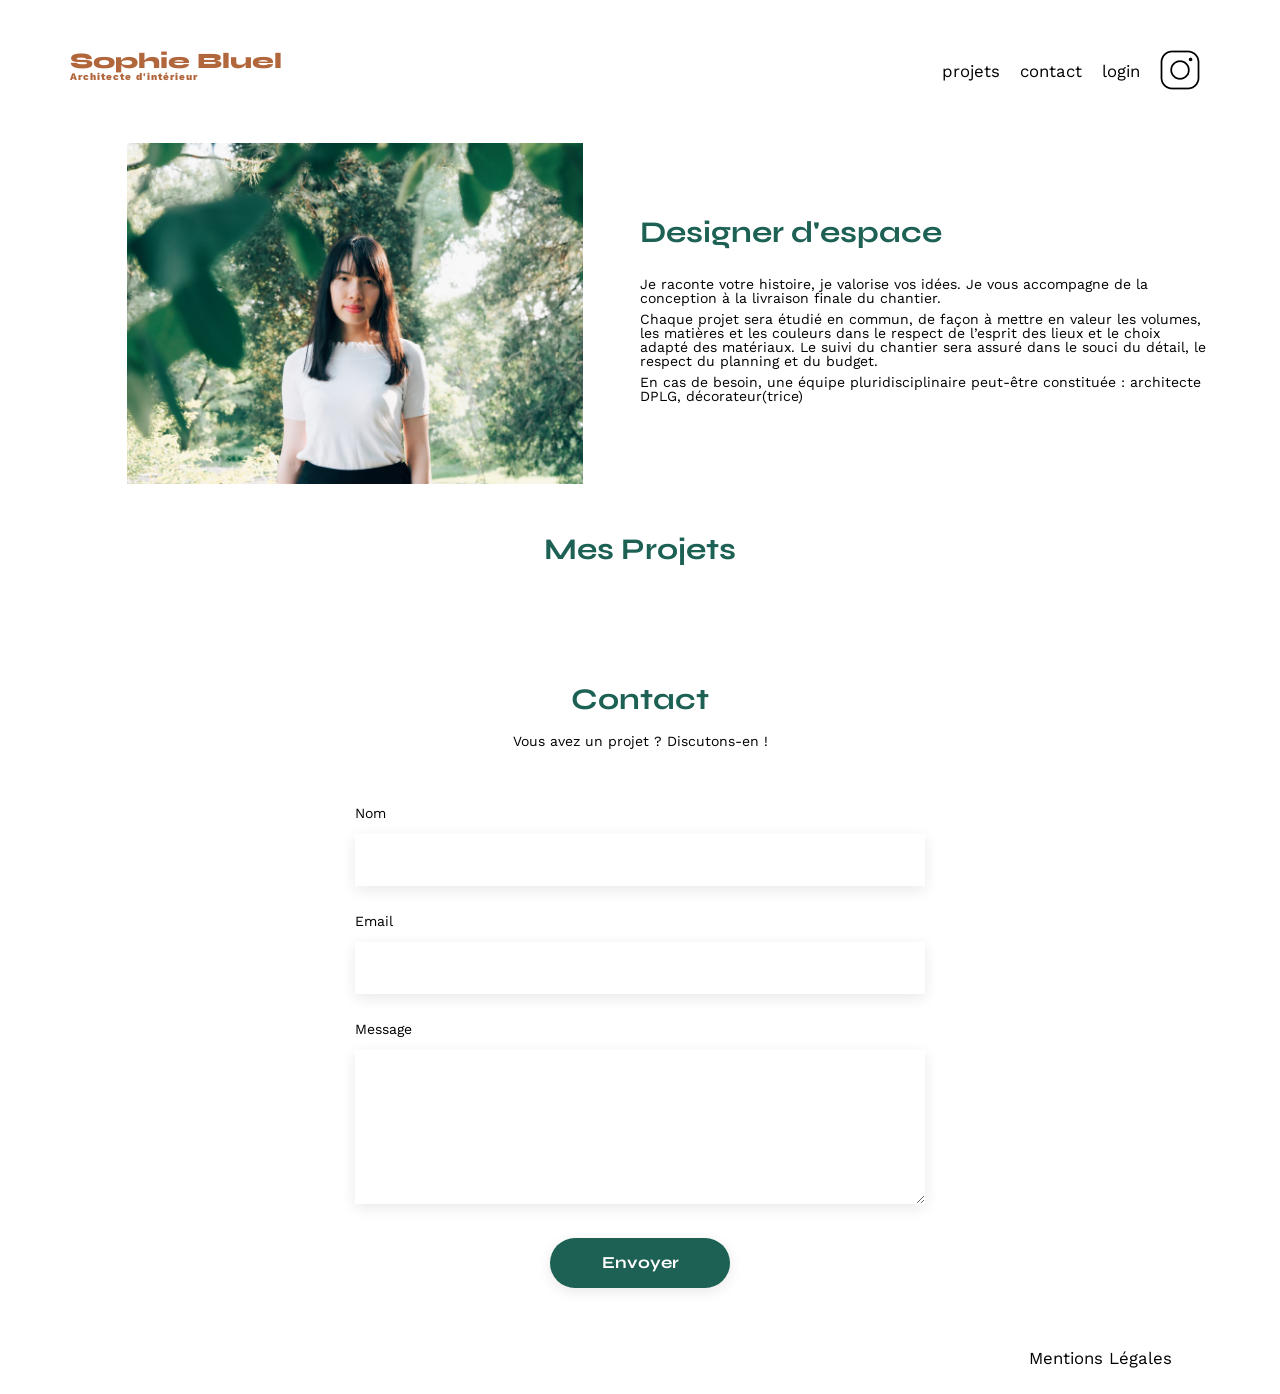
==== FrontEnd/index.html @ 966d3039 "refactoring:"mise a jours du javascript "" ====
<!DOCTYPE html>
<html lang="fr">
<head>
	<meta charset="UTF-8">
	<title>Sophie Bluel - Architecte d'intérieur</title>
	<meta name="viewport" content="width=device-width, initial-scale=1.0">
	<link rel="preconnect" href="https://fonts.googleapis.com">
	<link rel="preconnect" href="https://fonts.gstatic.com" crossorigin>
	<link href="https://fonts.googleapis.com/css2?family=Syne:wght@700;800&family=Work+Sans&display=swap" rel="stylesheet">
	<meta name="description" content="">
	<link rel="stylesheet" href="./assets/style.css">
	<script src="./main.js" defer ></script>
</head>
<body>
<header>
	<h1>Sophie Bluel <span>Architecte d'intérieur</span></h1>
	<nav>
		<ul>
			<li>projets</li>
			<li>contact</li>
			<li>login</li>
			<li><img src="./assets/icons/instagram.png" alt="Instagram"></li>
		</ul>
	</nav>
</header>
<main>
	<section id="introduction">
		<figure>
			<img src="./assets/images/sophie-bluel.png" alt="">
		</figure>
		<article>
			<h2>Designer d'espace</h2>
			<p>Je raconte votre histoire, je valorise vos idées. Je vous accompagne de la conception à la livraison finale du chantier.</p>
			<p>Chaque projet sera étudié en commun, de façon à mettre en valeur les volumes, les matières et les couleurs dans le respect de l’esprit des lieux et le choix adapté des matériaux. Le suivi du chantier sera assuré dans le souci du détail, le respect du planning et du budget.</p>
			<p>En cas de besoin, une équipe pluridisciplinaire peut-être constituée : architecte DPLG, décorateur(trice)</p>
		</article>
	</section>
	<section id="portfolio">
		<h2>Mes Projets</h2>
		<div class="filter">
			
		</div>
		<div class="gallery">
			
			<!-- <figure> 
				<img src="assets/images/abajour-tahina.png" alt="Abajour Tahina">
				<figcaption>Abajour Tahina</figcaption>
			</figure>
			<figure>
				<img src="assets/images/appartement-paris-v.png" alt="Appartement Paris V">
				<figcaption>Appartement Paris V</figcaption>
			</figure>
			<figure>
				<img src="assets/images/restaurant-sushisen-londres.png" alt="Restaurant Sushisen - Londres">
				<figcaption>Restaurant Sushisen - Londres</figcaption>
			</figure>
			<figure>
				<img src="assets/images/la-balisiere.png" alt="Villa “La Balisiere” - Port Louis">
				<figcaption>Villa “La Balisiere” - Port Louis</figcaption>
			</figure>
			<figure>
				<img src="assets/images/structures-thermopolis.png" alt="Structures Thermopolis">
				<figcaption>Structures Thermopolis</figcaption>
			</figure>
			<figure>
				<img src="assets/images/appartement-paris-x.png" alt="Appartement Paris X">
				<figcaption>Appartement Paris X</figcaption>
			</figure>
			<figure>
				<img src="assets/images/le-coteau-cassis.png" alt="Pavillon “Le coteau” - Cassis">
				<figcaption>Pavillon “Le coteau” - Cassis</figcaption>
			</figure>
			<figure>
				<img src="assets/images/villa-ferneze.png" alt="Villa Ferneze - Isola d’Elba">
				<figcaption>Villa Ferneze - Isola d’Elba</figcaption>
			</figure>
			<figure>
				<img src="assets/images/appartement-paris-xviii.png" alt="Appartement Paris XVIII">
				<figcaption>Appartement Paris XVIII</figcaption>
			</figure>
			<figure>
				<img src="assets/images/bar-lullaby-paris.png" alt="Bar “Lullaby” - Paris">
				<figcaption>Bar “Lullaby” - Paris</figcaption>
			</figure>
			<figure>
				<img src="assets/images/hotel-first-arte-new-delhi.png" alt="Hotel First Arte - New Delhi">
				<figcaption>Hotel First Arte - New Delhi</figcaption>
			 </figure>   -->
		</div>
	</section>
	<section id="contact">
		<h2>Contact</h2>
		<p>Vous avez un projet ? Discutons-en !</p>
		<form action="#" method="post">
			<label for="name">Nom</label>
			<input type="text" name="name" id="name">
			<label for="email">Email</label>
			<input type="email" name="email" id="email">
			<label for="message">Message</label>
			<textarea name="message" id="message" cols="30" rows="10"></textarea>
			<input type="submit" value="Envoyer">
		</form>
	</section>
</main>

<footer>
	<nav>
		<ul>
			<li>Mentions Légales</li>
		</ul>
	</nav>
</footer>
</body>
</html>
---- FrontEnd/assets/style.css ----
/* http://meyerweb.com/eric/tools/css/reset/
   v2.0 | 20110126
   License: none (public domain)
*/

html,
body,
div,
span,
applet,
object,
iframe,
h1,
h2,
h3,
h4,
h5,
h6,
p,
blockquote,
pre,
a,
abbr,
acronym,
address,
big,
cite,
code,
del,
dfn,
em,
img,
ins,
kbd,
q,
s,
samp,
small,
strike,
strong,
sub,
sup,
tt,
var,
b,
u,
i,
center,
dl,
dt,
dd,
ol,
ul,
li,
fieldset,
form,
label,
legend,
table,
caption,
tbody,
tfoot,
thead,
tr,
th,
td,
article,
aside,
canvas,
details,
embed,
figure,
figcaption,
footer,
header,
hgroup,
menu,
nav,
output,
ruby,
section,
summary,
time,
mark,
audio,
video {
  margin: 0;
  padding: 0;
  border: 0;
  font-size: 100%;
  font: inherit;
  vertical-align: baseline;
}
/* HTML5 display-role reset for older browsers */
article,
aside,
details,
figcaption,
figure,
footer,
header,
hgroup,
menu,
nav,
section {
  display: block;
}
body {
  line-height: 1;
}
ol,
ul {
  list-style: none;
}
blockquote,
q {
  quotes: none;
}
blockquote:before,
blockquote:after,
q:before,
q:after {
  content: "";
  content: none;
}
table {
  border-collapse: collapse;
  border-spacing: 0;
}
/** end reset css**/
body {
  max-width: 1140px;
  margin: auto;
  font-family: "Work Sans";
  font-size: 14px;
}
header {
  display: flex;
  justify-content: space-between;
  margin: 50px 0;
}
section {
  margin: 50px 0;
}

h1 {
  display: flex;
  flex-direction: column;
  font-family: "Syne";
  font-size: 22px;
  font-weight: 800;
  color: #b1663c;
}

h1 > span {
  font-family: "Work Sans";
  font-size: 10px;
  letter-spacing: 0.1em;
}

h2 {
  font-family: "Syne";
  font-weight: 700;
  font-size: 30px;
  color: #1d6154;
}
nav ul {
  display: flex;
  align-items: center;
  list-style-type: none;
}
nav li {
  padding: 0 10px;
  font-size: 1.2em;
}

li:hover {
  color: #b1663c;
}
#introduction {
  display: flex;
  align-items: center;
}
#introduction figure {
  flex: 1;
}
#introduction img {
  display: block;
  margin: auto;
  width: 80%;
}

#introduction article {
  flex: 1;
}
#introduction h2 {
  margin-bottom: 1em;
}

#introduction p {
  margin-bottom: 0.5em;
}
#portfolio h2 {
  text-align: center;
  margin-bottom: 1em;
}
/*****partie filtre*****/
.filter {
  display: flex;
  justify-content: space-evenly;
  margin: 35px auto;
  width: 45%;
}
.filter button {
  background-color: white;
  border: 1px solid #1d6154;
  border-radius: 25px;
  color: #1d6154;
  padding: 5px 10px;
  font-family: "Syne";
}
.filter button:hover {
  background-color: #1d6154;
  color: white;
  cursor: pointer;
}
/***fin partie filtre***/

.gallery {
  width: 100%;
  display: grid;
  grid-template-columns: 1fr 1fr 1fr;
  grid-column-gap: 20px;
  grid-row-gap: 20px;
}

.gallery img {
  width: 100%;
}
#contact {
  width: 50%;
  margin: auto;
}
#contact > * {
  text-align: center;
}
#contact h2 {
  margin-bottom: 20px;
}
#contact form {
  text-align: left;
  margin-top: 30px;
  display: flex;
  flex-direction: column;
}

#contact input {
  height: 50px;
  font-size: 1.2em;
  border: none;
  box-shadow: 0px 4px 14px rgba(0, 0, 0, 0.09);
}
#contact label {
  margin: 2em 0 1em 0;
}
#contact textarea {
  border: none;
  box-shadow: 0px 4px 14px rgba(0, 0, 0, 0.09);
}

input[type="submit"] {
  font-family: "Syne";
  font-weight: 700;
  color: white;
  background-color: #1d6154;
  margin: 2em auto;
  width: 180px;
  text-align: center;
  border-radius: 60px;
}

footer nav ul {
  display: flex;
  justify-content: flex-end;
  margin: 2em;
}
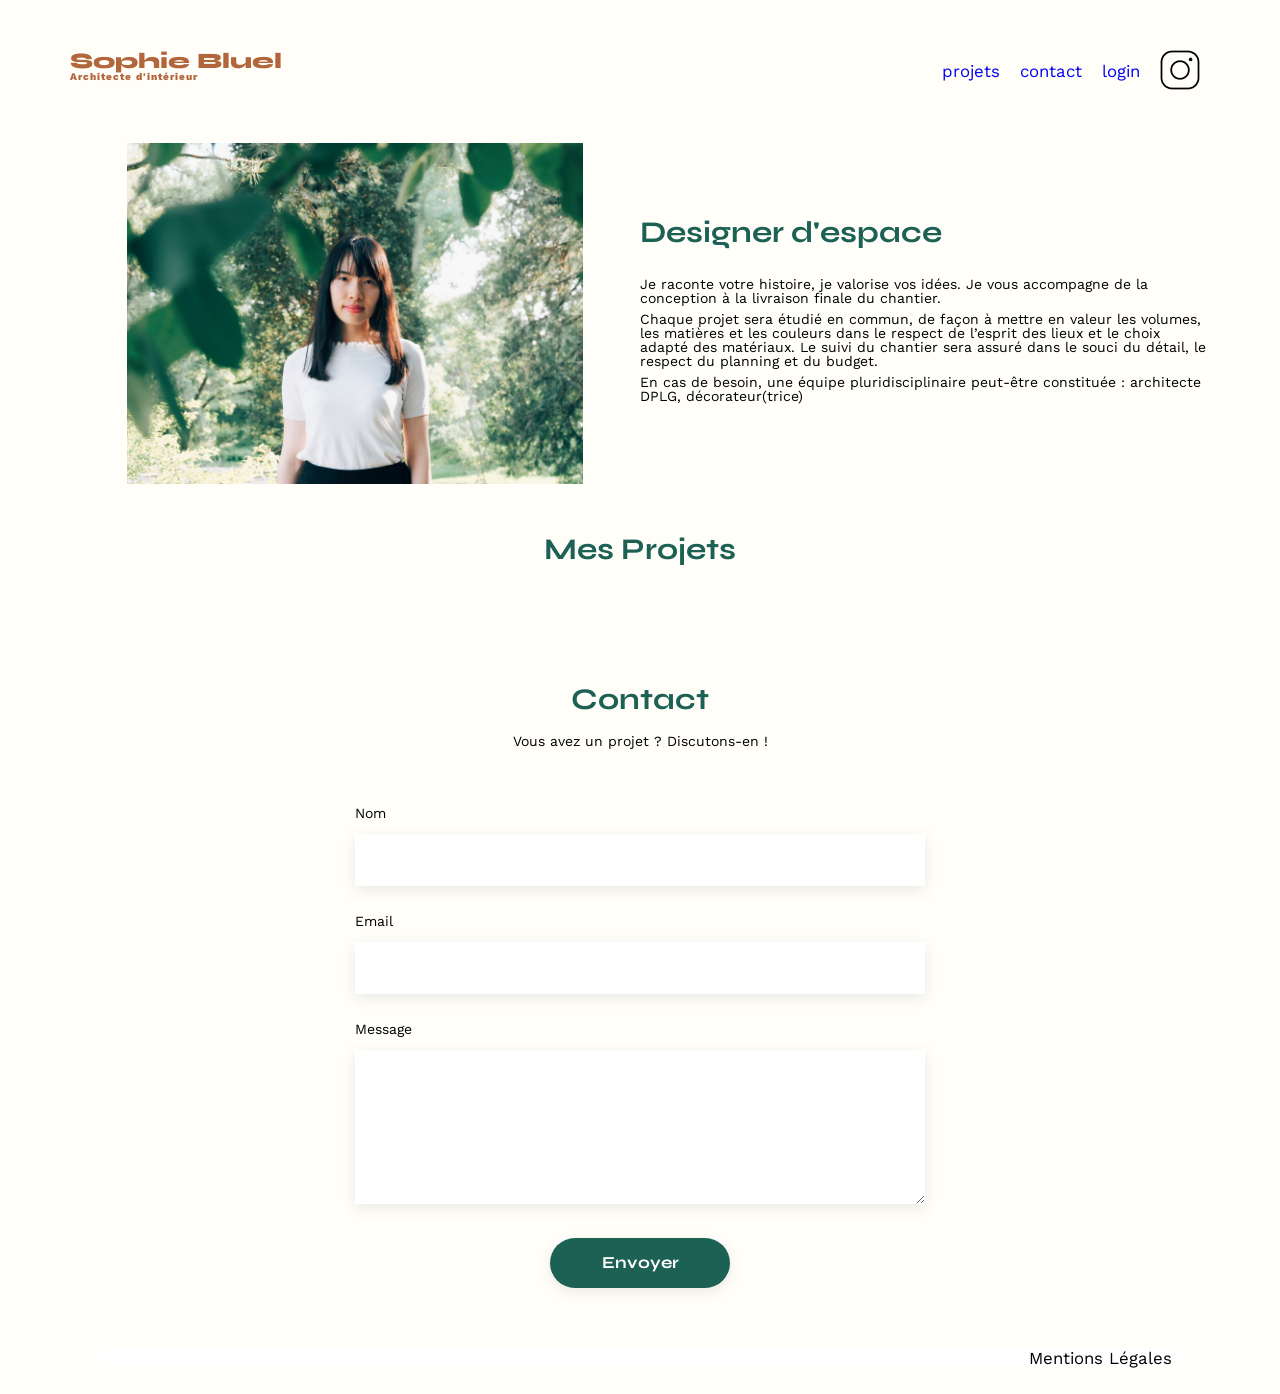
==== commit b2bc8339: "feat: "Ajout du système de connexion"" ====
--- a/FrontEnd/index.html
+++ b/FrontEnd/index.html
@@ -16,10 +16,13 @@
 	<h1>Sophie Bluel <span>Architecte d'intérieur</span></h1>
 	<nav>
 		<ul>
-			<li>projets</li>
-			<li>contact</li>
-			<li>login</li>
-			<li><img src="./assets/icons/instagram.png" alt="Instagram"></li>
+			<li><a href="#portfolio"> projets </a></li>
+			<li><a href="#contact"> contact </a></li>
+			<li><a href="./login.html">login</a></li>
+			<a href="https://www.instagram.com/" target="_blank">
+			<li><img src="./assets/icons/instagram.png" alt="Instagram">
+			</a>
+			</li>
 		</ul>
 	</nav>
 </header>
@@ -32,7 +35,8 @@
 			<h2>Designer d'espace</h2>
 			<p>Je raconte votre histoire, je valorise vos idées. Je vous accompagne de la conception à la livraison finale du chantier.</p>
 			<p>Chaque projet sera étudié en commun, de façon à mettre en valeur les volumes, les matières et les couleurs dans le respect de l’esprit des lieux et le choix adapté des matériaux. Le suivi du chantier sera assuré dans le souci du détail, le respect du planning et du budget.</p>
-			<p>En cas de besoin, une équipe pluridisciplinaire peut-être constituée : architecte DPLG, décorateur(trice)</p>
+			<p>En cas de 
+				besoin, une équipe pluridisciplinaire peut-être constituée : architecte DPLG, décorateur(trice)</p>
 		</article>
 	</section>
 	<section id="portfolio">
@@ -42,50 +46,6 @@
 		</div>
 		<div class="gallery">
 			
-			<!-- <figure> 
-				<img src="assets/images/abajour-tahina.png" alt="Abajour Tahina">
-				<figcaption>Abajour Tahina</figcaption>
-			</figure>
-			<figure>
-				<img src="assets/images/appartement-paris-v.png" alt="Appartement Paris V">
-				<figcaption>Appartement Paris V</figcaption>
-			</figure>
-			<figure>
-				<img src="assets/images/restaurant-sushisen-londres.png" alt="Restaurant Sushisen - Londres">
-				<figcaption>Restaurant Sushisen - Londres</figcaption>
-			</figure>
-			<figure>
-				<img src="assets/images/la-balisiere.png" alt="Villa “La Balisiere” - Port Louis">
-				<figcaption>Villa “La Balisiere” - Port Louis</figcaption>
-			</figure>
-			<figure>
-				<img src="assets/images/structures-thermopolis.png" alt="Structures Thermopolis">
-				<figcaption>Structures Thermopolis</figcaption>
-			</figure>
-			<figure>
-				<img src="assets/images/appartement-paris-x.png" alt="Appartement Paris X">
-				<figcaption>Appartement Paris X</figcaption>
-			</figure>
-			<figure>
-				<img src="assets/images/le-coteau-cassis.png" alt="Pavillon “Le coteau” - Cassis">
-				<figcaption>Pavillon “Le coteau” - Cassis</figcaption>
-			</figure>
-			<figure>
-				<img src="assets/images/villa-ferneze.png" alt="Villa Ferneze - Isola d’Elba">
-				<figcaption>Villa Ferneze - Isola d’Elba</figcaption>
-			</figure>
-			<figure>
-				<img src="assets/images/appartement-paris-xviii.png" alt="Appartement Paris XVIII">
-				<figcaption>Appartement Paris XVIII</figcaption>
-			</figure>
-			<figure>
-				<img src="assets/images/bar-lullaby-paris.png" alt="Bar “Lullaby” - Paris">
-				<figcaption>Bar “Lullaby” - Paris</figcaption>
-			</figure>
-			<figure>
-				<img src="assets/images/hotel-first-arte-new-delhi.png" alt="Hotel First Arte - New Delhi">
-				<figcaption>Hotel First Arte - New Delhi</figcaption>
-			 </figure>   -->
 		</div>
 	</section>
 	<section id="contact">
--- a/FrontEnd/assets/style.css
+++ b/FrontEnd/assets/style.css
@@ -107,6 +107,7 @@
 }
 body {
   line-height: 1;
+  background-color: #fffef8;
 }
 ol,
 ul {
@@ -212,7 +213,7 @@
   width: 45%;
 }
 .filter button {
-  background-color: white;
+  background-color: #fffef8;
   border: 1px solid #1d6154;
   border-radius: 25px;
   color: #1d6154;
@@ -283,4 +284,66 @@
   display: flex;
   justify-content: flex-end;
   margin: 2em;
-}
+  background-color: #ffff;
+}
+
+.login-page {
+  display: flex;
+  flex-direction: column;
+  align-items: center;
+}
+
+.login-page h2 {
+  font-family: "Syne", sans-serif;
+  color: #1d6154;
+  font-size: 30px;
+  margin-bottom: 35px;
+}
+
+.login-form {
+  display: flex;
+  flex-direction: column;
+  width: 380px;
+}
+
+.login-form label {
+  margin-bottom: 8px;
+  font-size: 14px;
+}
+
+.login-form input {
+  height: 45px;
+  border: none;
+  box-shadow: 0px 4px 14px rgba(0, 0, 0, 0.09);
+  margin-bottom: 20px;
+  padding: 0 15px;
+}
+
+.login-form button {
+  width: 180px;
+  height: 36px;
+  border: none;
+  border-radius: 60px;
+  background-color: #1d6154;
+  color: white;
+  font-family: "Syne", sans-serif;
+  font-weight: 700;
+  margin: 10px auto 25px;
+  cursor: pointer;
+}
+
+.forgot-password {
+  color: #3d3d3d;
+  text-decoration: underline;
+  font-size: 14px;
+}
+.footer-login {
+  margin: 400px auto 400px;
+}
+
+a {
+  text-decoration: none;
+}
+a:visited {
+  color: black;
+}
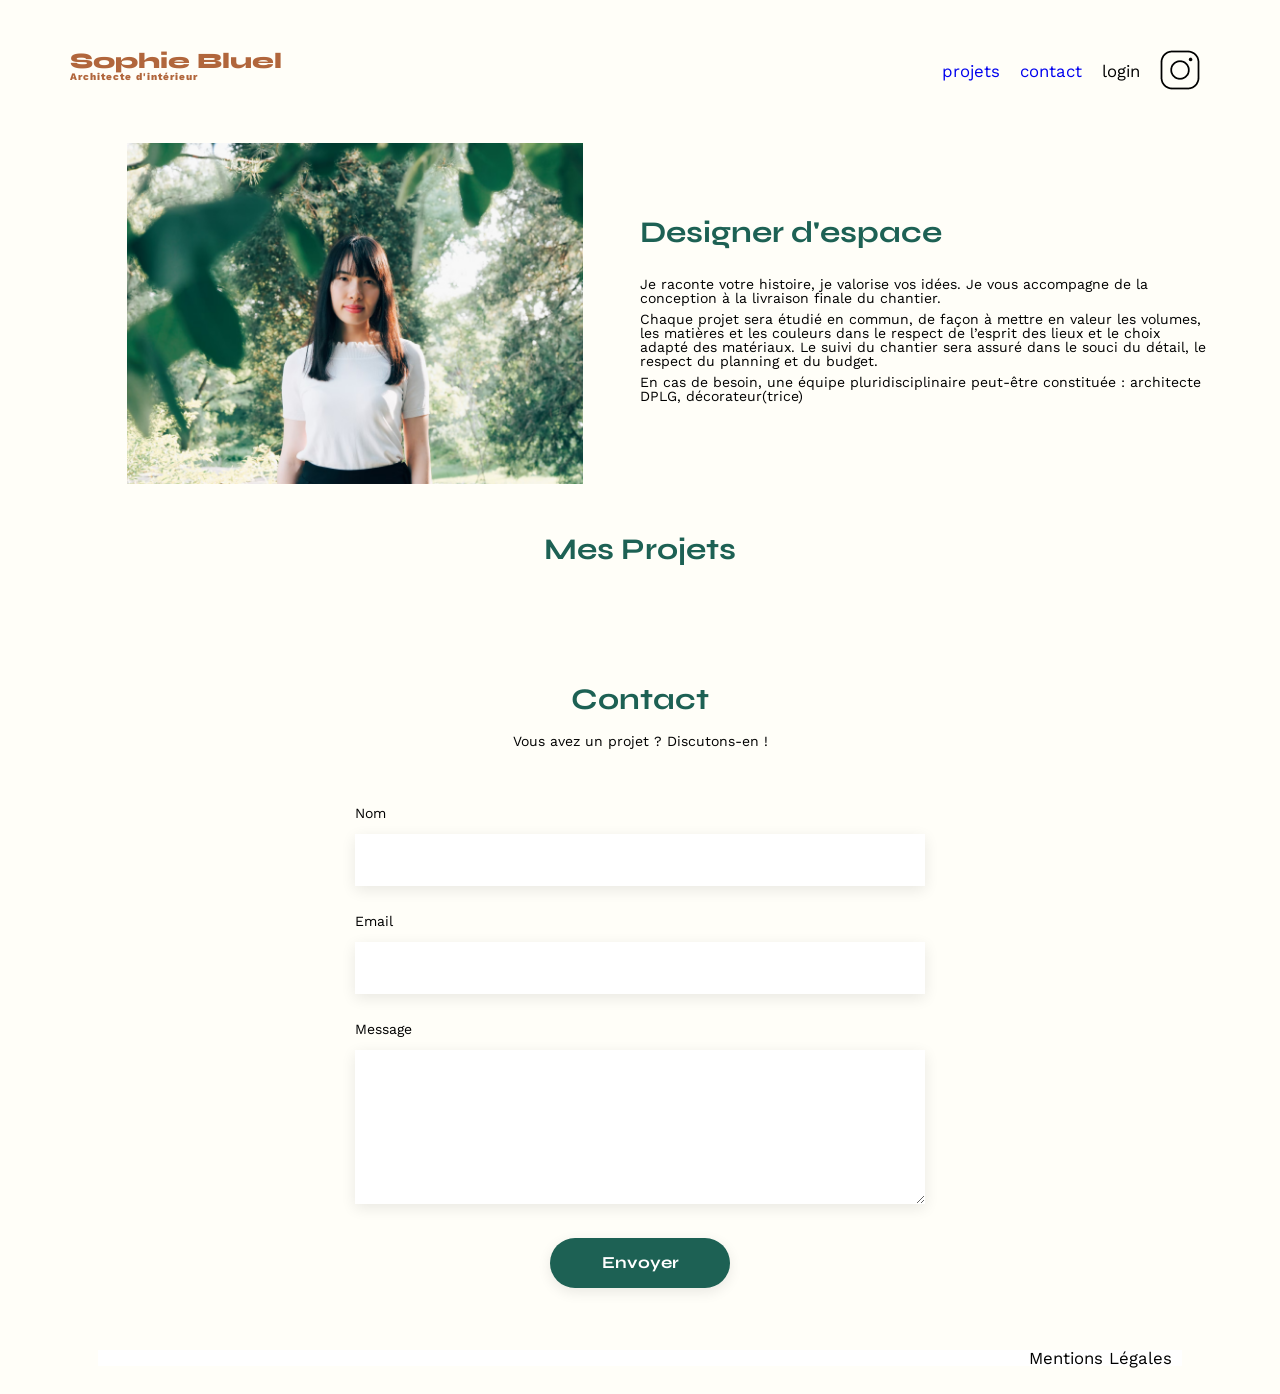
==== commit d025f853: "feat:"ajout du mode édition et du logout"" ====
--- a/FrontEnd/index.html
+++ b/FrontEnd/index.html
@@ -12,13 +12,16 @@
 	<script src="./main.js" defer ></script>
 </head>
 <body>
+	<div class="mode-edition">
+		<p class="paragraphe">Mode édition</p>
+	</div>
 <header>
 	<h1>Sophie Bluel <span>Architecte d'intérieur</span></h1>
 	<nav>
 		<ul>
 			<li><a href="#portfolio"> projets </a></li>
 			<li><a href="#contact"> contact </a></li>
-			<li><a href="./login.html">login</a></li>
+			<a id="login-link" href="login.html">login</a>
 			<a href="https://www.instagram.com/" target="_blank">
 			<li><img src="./assets/icons/instagram.png" alt="Instagram">
 			</a>
--- a/FrontEnd/assets/style.css
+++ b/FrontEnd/assets/style.css
@@ -135,6 +135,20 @@
   font-family: "Work Sans";
   font-size: 14px;
 }
+/*partit edition*/
+.mode-edition {
+  display: none;
+  justify-content: center;
+  align-items: center;
+  background-color: black;
+  color: white;
+  height: 40px;
+  width: 100vw;
+  margin-left: calc(-50vw + 50%);
+}
+
+/*fin edition*/
+
 header {
   display: flex;
   justify-content: space-between;
@@ -173,6 +187,7 @@
 nav li {
   padding: 0 10px;
   font-size: 1.2em;
+  cursor: pointer;
 }
 
 li:hover {
@@ -344,6 +359,14 @@
 a {
   text-decoration: none;
 }
+
 a:visited {
   color: black;
 }
+#login-link {
+  color: black;
+  text-decoration: none;
+  padding: 0 10px;
+  font-size: 1.2em;
+  cursor: pointer;
+}
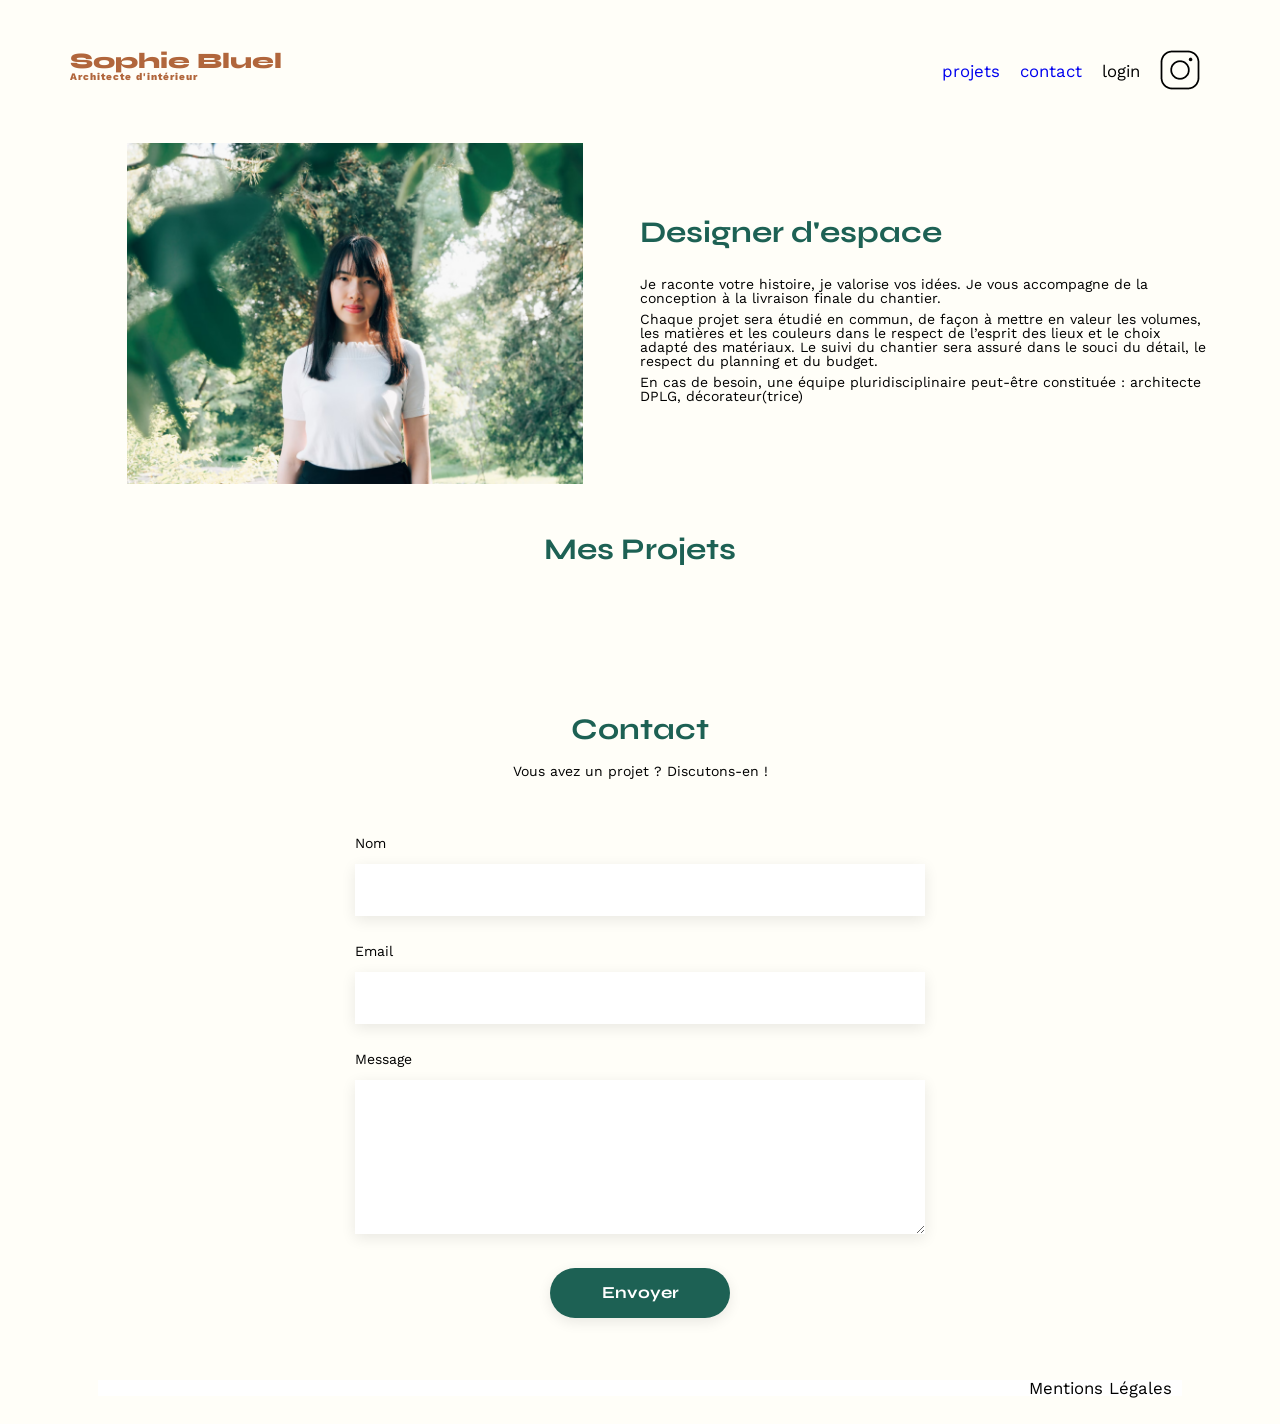
==== commit ad5025fa: "feat:" création de la structure de la modal"" ====
--- a/FrontEnd/index.html
+++ b/FrontEnd/index.html
@@ -7,6 +7,7 @@
 	<link rel="preconnect" href="https://fonts.googleapis.com">
 	<link rel="preconnect" href="https://fonts.gstatic.com" crossorigin>
 	<link href="https://fonts.googleapis.com/css2?family=Syne:wght@700;800&family=Work+Sans&display=swap" rel="stylesheet">
+	<link rel="stylesheet" href="https://cdnjs.cloudflare.com/ajax/libs/font-awesome/6.4.0/css/all.min.css">
 	<meta name="description" content="">
 	<link rel="stylesheet" href="./assets/style.css">
 	<script src="./main.js" defer ></script>
@@ -43,7 +44,13 @@
 		</article>
 	</section>
 	<section id="portfolio">
+		<div class="portfolio-title">
 		<h2>Mes Projets</h2>
+		<div class="modifier">
+			<i class="fa-regular fa-pen-to-square"></i>
+			<p>Modifier</p>
+		</div>
+		</div>
 		<div class="filter">
 			
 		</div>
@@ -73,5 +80,17 @@
 		</ul>
 	</nav>
 </footer>
+
+<div class="modal">
+	<div class="modal-content">
+		<button class="close-modal">x</button>
+		<h3>Galerie photo</h3>
+		<div class="modal-gallery"></div>
+		<hr>
+		<button class="add-photo">Ajouter une photo</button>
+
+	</div>
+</div>
+
 </body>
 </html>
--- a/FrontEnd/assets/style.css
+++ b/FrontEnd/assets/style.css
@@ -220,6 +220,21 @@
   text-align: center;
   margin-bottom: 1em;
 }
+/*icone et modifier*/
+.portfolio-title {
+  display: flex;
+  justify-content: center;
+  align-items: center;
+  gap: 20px;
+}
+.modifier {
+  display: none;
+  align-items: center;
+  padding-bottom: 27px;
+  gap: 10px;
+}
+/*fin icone et modifier*/
+
 /*****partie filtre*****/
 .filter {
   display: flex;
@@ -370,3 +385,61 @@
   font-size: 1.2em;
   cursor: pointer;
 }
+.modal {
+  display: none;
+  position: fixed;
+  top: 0;
+  left: 0;
+  width: 100%;
+  height: 100%;
+  background-color: rgb(0, 0, 0, 0.8);
+  justify-content: center;
+  align-items: center;
+}
+.modal-content {
+  background-color: #ffff;
+  max-height: 90vh;
+  width: 520px;
+  overflow-y: auto;
+  padding: 40px;
+  border-radius: 10px;
+}
+.modal-gallery {
+  display: grid;
+  grid-template-columns: repeat(5, 100px);
+  gap: 25px 10px;
+  justify-content: center;
+}
+
+.modal-gallery img {
+  width: 80px;
+  height: 105px;
+  object-fit: cover;
+}
+
+.modal-content h3 {
+  text-align: center;
+  font-family: "Work Sans";
+  font-size: 26px;
+  font-weight: 400;
+  padding-bottom: 50px;
+}
+.add-photo {
+  display: block;
+  margin: 80px auto 0 auto;
+  font-family: "Syne", sans-serif;
+  background-color: #1d6154;
+  color: white;
+  font-size: 14px;
+  border: none;
+  border-radius: 60px;
+
+  width: 237px;
+  height: 36px;
+
+  cursor: pointer;
+}
+.modal-content hr {
+  margin-top: 50px;
+  width: 90%;
+}
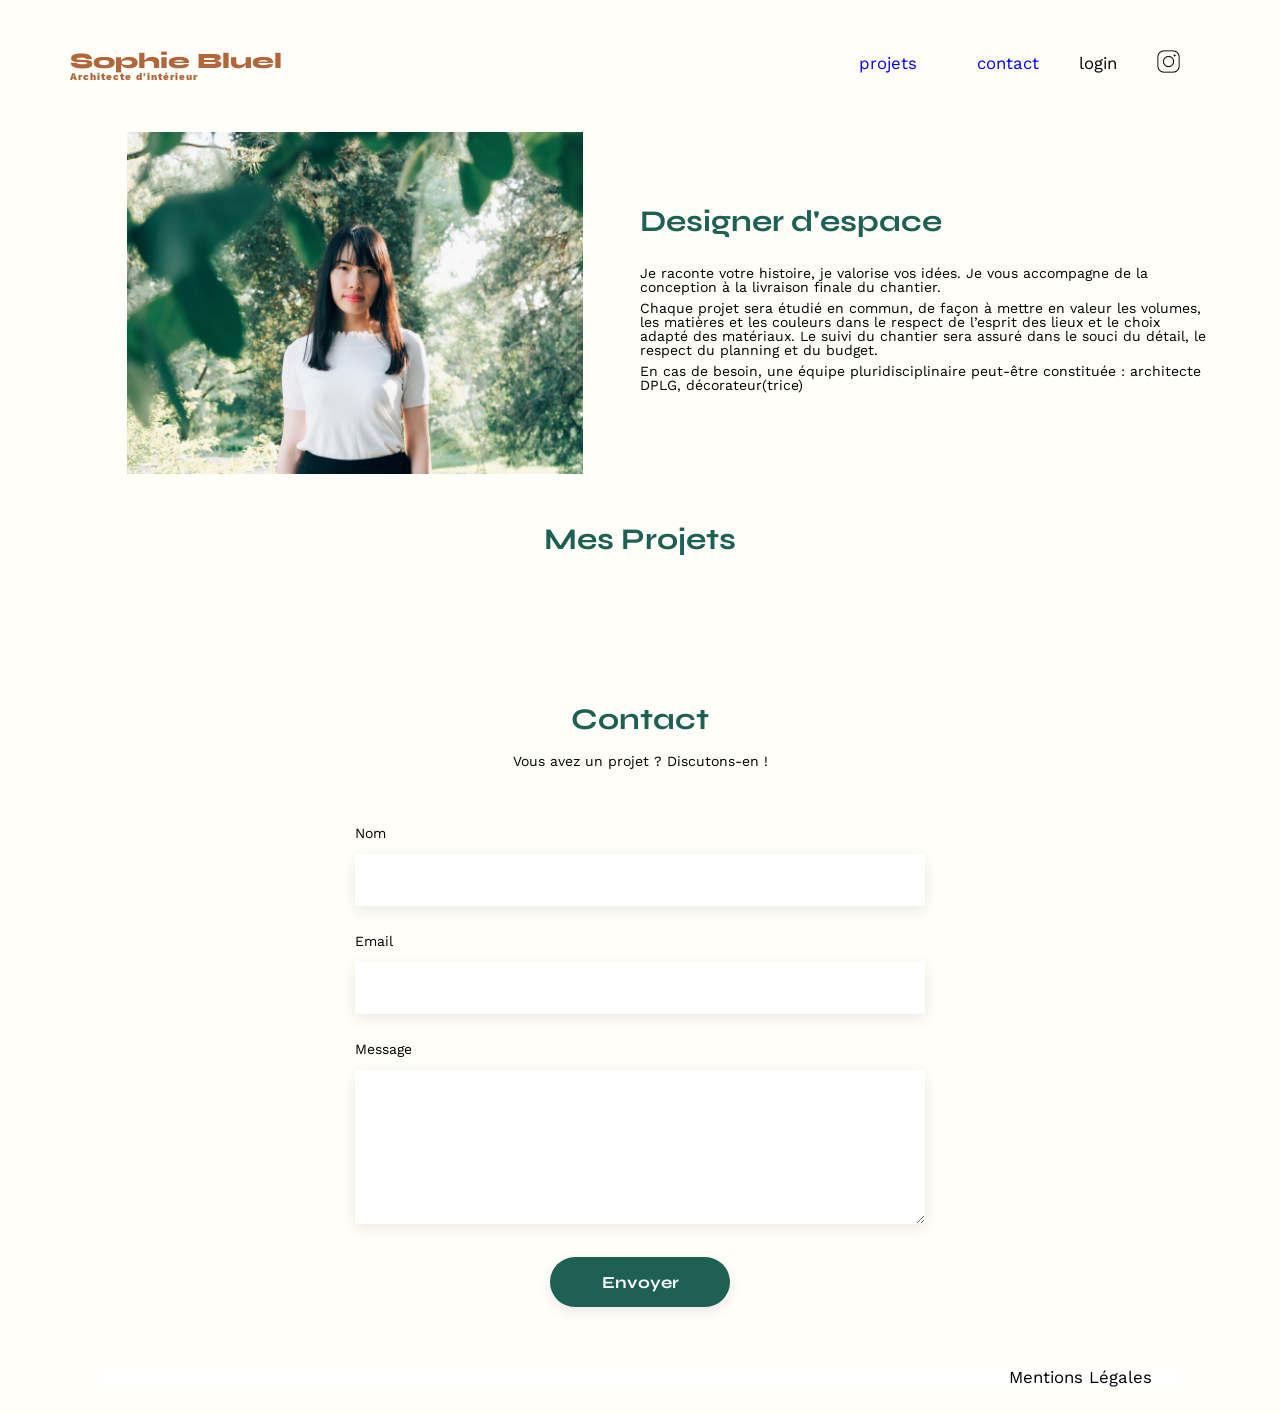
==== commit 15ba1c9c: "feat:"ajout vue ajout photo modal"" ====
--- a/FrontEnd/index.html
+++ b/FrontEnd/index.html
@@ -1,96 +1,120 @@
 <!DOCTYPE html>
 <html lang="fr">
+
 <head>
 	<meta charset="UTF-8">
 	<title>Sophie Bluel - Architecte d'intérieur</title>
 	<meta name="viewport" content="width=device-width, initial-scale=1.0">
 	<link rel="preconnect" href="https://fonts.googleapis.com">
 	<link rel="preconnect" href="https://fonts.gstatic.com" crossorigin>
-	<link href="https://fonts.googleapis.com/css2?family=Syne:wght@700;800&family=Work+Sans&display=swap" rel="stylesheet">
+	<link href="https://fonts.googleapis.com/css2?family=Syne:wght@700;800&family=Work+Sans&display=swap"
+		rel="stylesheet">
 	<link rel="stylesheet" href="https://cdnjs.cloudflare.com/ajax/libs/font-awesome/6.4.0/css/all.min.css">
 	<meta name="description" content="">
 	<link rel="stylesheet" href="./assets/style.css">
-	<script src="./main.js" defer ></script>
+	<script src="./main.js" defer></script>
 </head>
+
 <body>
 	<div class="mode-edition">
 		<p class="paragraphe">Mode édition</p>
 	</div>
-<header>
-	<h1>Sophie Bluel <span>Architecte d'intérieur</span></h1>
-	<nav>
-		<ul>
-			<li><a href="#portfolio"> projets </a></li>
-			<li><a href="#contact"> contact </a></li>
-			<a id="login-link" href="login.html">login</a>
-			<a href="https://www.instagram.com/" target="_blank">
-			<li><img src="./assets/icons/instagram.png" alt="Instagram">
-			</a>
-			</li>
-		</ul>
-	</nav>
-</header>
-<main>
-	<section id="introduction">
-		<figure>
-			<img src="./assets/images/sophie-bluel.png" alt="">
-		</figure>
-		<article>
-			<h2>Designer d'espace</h2>
-			<p>Je raconte votre histoire, je valorise vos idées. Je vous accompagne de la conception à la livraison finale du chantier.</p>
-			<p>Chaque projet sera étudié en commun, de façon à mettre en valeur les volumes, les matières et les couleurs dans le respect de l’esprit des lieux et le choix adapté des matériaux. Le suivi du chantier sera assuré dans le souci du détail, le respect du planning et du budget.</p>
-			<p>En cas de 
-				besoin, une équipe pluridisciplinaire peut-être constituée : architecte DPLG, décorateur(trice)</p>
-		</article>
-	</section>
-	<section id="portfolio">
-		<div class="portfolio-title">
-		<h2>Mes Projets</h2>
-		<div class="modifier">
-			<i class="fa-regular fa-pen-to-square"></i>
-			<p>Modifier</p>
+	<header>
+		<h1>Sophie Bluel <span>Architecte d'intérieur</span></h1>
+		<nav>
+			<ul>
+				<li><a href="#portfolio"> projets </a></li>
+				<li><a href="#contact"> contact </a></li>
+				<a id="login-link" href="login.html">login</a>
+				<a href="https://www.instagram.com/" target="_blank">
+					<li><img src="./assets/icons/instagram.png" alt="Instagram">
+				</a>
+				</li>
+			</ul>
+		</nav>
+	</header>
+	<main>
+		<section id="introduction">
+			<figure>
+				<img src="./assets/images/sophie-bluel.png" alt="">
+			</figure>
+			<article>
+				<h2>Designer d'espace</h2>
+				<p>Je raconte votre histoire, je valorise vos idées. Je vous accompagne de la conception à la livraison
+					finale du chantier.</p>
+				<p>Chaque projet sera étudié en commun, de façon à mettre en valeur les volumes, les matières et les
+					couleurs dans le respect de l’esprit des lieux et le choix adapté des matériaux. Le suivi du
+					chantier sera assuré dans le souci du détail, le respect du planning et du budget.</p>
+				<p>En cas de
+					besoin, une équipe pluridisciplinaire peut-être constituée : architecte DPLG, décorateur(trice)</p>
+			</article>
+		</section>
+		<section id="portfolio">
+			<div class="portfolio-title">
+				<h2>Mes Projets</h2>
+				<div class="modifier">
+					<i class="fa-regular fa-pen-to-square"></i>
+					<p>Modifier</p>
+				</div>
+			</div>
+			<div class="filter">
+
+			</div>
+			<div class="gallery">
+
+			</div>
+		</section>
+		<section id="contact">
+			<h2>Contact</h2>
+			<p>Vous avez un projet ? Discutons-en !</p>
+			<form action="#" method="post">
+				<label for="name">Nom</label>
+				<input type="text" name="name" id="name">
+				<label for="email">Email</label>
+				<input type="email" name="email" id="email">
+				<label for="message">Message</label>
+				<textarea name="message" id="message" cols="30" rows="10"></textarea>
+				<input type="submit" value="Envoyer">
+			</form>
+		</section>
+	</main>
+
+	<footer>
+		<nav>
+			<ul>
+				<li>Mentions Légales</li>
+			</ul>
+		</nav>
+	</footer>
+
+	<div class="modal">
+		<div class="modal-content">
+			<button class="close-modal">&times;</button>
+			<div class="vue-gallery">
+			<h3> Galerie photo</h3>
+			<div class="modal-gallery"></div>
+			<hr>
+			<button class="add-photo">Ajouter une photo</button>
+			</div>
+			<div class="ajout-photo">
+				<button class="retour-modal">
+					 <i class="fa-solid fa-arrow-left"></i>
+				</button>
+				<h3>Ajout photo</h3>
+				<form>
+					<label for="image">Image</label>
+					<input type ="file" id="image">
+					<label for="title">Titre</label>
+					<input type="text" id="title">
+					<label for="category">Catégorie</label>
+					<select id="category"></select>
+					<hr>
+					<button type="submit">Valider</button>
+				</form>
+			</div>
 		</div>
-		</div>
-		<div class="filter">
-			
-		</div>
-		<div class="gallery">
-			
-		</div>
-	</section>
-	<section id="contact">
-		<h2>Contact</h2>
-		<p>Vous avez un projet ? Discutons-en !</p>
-		<form action="#" method="post">
-			<label for="name">Nom</label>
-			<input type="text" name="name" id="name">
-			<label for="email">Email</label>
-			<input type="email" name="email" id="email">
-			<label for="message">Message</label>
-			<textarea name="message" id="message" cols="30" rows="10"></textarea>
-			<input type="submit" value="Envoyer">
-		</form>
-	</section>
-</main>
-
-<footer>
-	<nav>
-		<ul>
-			<li>Mentions Légales</li>
-		</ul>
-	</nav>
-</footer>
-
-<div class="modal">
-	<div class="modal-content">
-		<button class="close-modal">x</button>
-		<h3>Galerie photo</h3>
-		<div class="modal-gallery"></div>
-		<hr>
-		<button class="add-photo">Ajouter une photo</button>
-
 	</div>
-</div>
 
 </body>
-</html>
+
+</html>
--- a/FrontEnd/assets/style.css
+++ b/FrontEnd/assets/style.css
@@ -185,14 +185,17 @@
   list-style-type: none;
 }
 nav li {
-  padding: 0 10px;
+  padding: 0 30px;
   font-size: 1.2em;
   cursor: pointer;
 }
-
-li:hover {
+nav img {
+  width: 23px;
+}
+
+/*li:hover {
   color: #b1663c;
-}
+}*/
 #introduction {
   display: flex;
   align-items: center;
@@ -316,61 +319,6 @@
   margin: 2em;
   background-color: #ffff;
 }
-
-.login-page {
-  display: flex;
-  flex-direction: column;
-  align-items: center;
-}
-
-.login-page h2 {
-  font-family: "Syne", sans-serif;
-  color: #1d6154;
-  font-size: 30px;
-  margin-bottom: 35px;
-}
-
-.login-form {
-  display: flex;
-  flex-direction: column;
-  width: 380px;
-}
-
-.login-form label {
-  margin-bottom: 8px;
-  font-size: 14px;
-}
-
-.login-form input {
-  height: 45px;
-  border: none;
-  box-shadow: 0px 4px 14px rgba(0, 0, 0, 0.09);
-  margin-bottom: 20px;
-  padding: 0 15px;
-}
-
-.login-form button {
-  width: 180px;
-  height: 36px;
-  border: none;
-  border-radius: 60px;
-  background-color: #1d6154;
-  color: white;
-  font-family: "Syne", sans-serif;
-  font-weight: 700;
-  margin: 10px auto 25px;
-  cursor: pointer;
-}
-
-.forgot-password {
-  color: #3d3d3d;
-  text-decoration: underline;
-  font-size: 14px;
-}
-.footer-login {
-  margin: 400px auto 400px;
-}
-
 a {
   text-decoration: none;
 }
@@ -378,13 +326,9 @@
 a:visited {
   color: black;
 }
-#login-link {
-  color: black;
-  text-decoration: none;
-  padding: 0 10px;
-  font-size: 1.2em;
-  cursor: pointer;
-}
+
+/*******modal********/
+
 .modal {
   display: none;
   position: fixed;
@@ -397,24 +341,28 @@
   align-items: center;
 }
 .modal-content {
-  background-color: #ffff;
+  background-color: #fff;
+  position: relative;
+  width: min(90vw, 630px);
   max-height: 90vh;
-  width: 520px;
   overflow-y: auto;
-  padding: 40px;
+  padding: 40px 80px;
   border-radius: 10px;
+  box-sizing: border-box;
 }
 .modal-gallery {
   display: grid;
-  grid-template-columns: repeat(5, 100px);
+  grid-template-columns: repeat(5, 1fr);
   gap: 25px 10px;
-  justify-content: center;
+  width: 100%;
+  max-width: 420px;
+  margin: 0 auto;
 }
 
 .modal-gallery img {
-  width: 80px;
-  height: 105px;
+  width: 100%;
   object-fit: cover;
+  display: block;
 }
 
 .modal-content h3 {
@@ -443,3 +391,57 @@
   margin-top: 50px;
   width: 90%;
 }
+.close-modal {
+  position: absolute;
+  top: 20px;
+  right: 20px;
+  border: none;
+  background-color: #ffff;
+  cursor: pointer;
+  font-size: 25px;
+  transition: transform 0.2s ease;
+}
+.close-modal:hover {
+  transform: scale(1.2);
+}
+.modal-item {
+  position: relative;
+}
+.modal-item i {
+  position: absolute;
+  top: 6px;
+  right: 6px;
+  background: black;
+  color: white;
+  padding: 4px;
+  border-radius: 3px;
+  font-size: 10px;
+}
+#login-link {
+  color: black;
+  text-decoration: none;
+  padding: 0 10px;
+  font-size: 1.2em;
+  cursor: pointer;
+}
+.ajout-photo {
+  display: none;
+  flex-direction: column;
+  align-items: center;
+}
+.ajout-photo form {
+  display: flex;
+  flex-direction: column;
+  gap: 20px;
+}
+
+@media (max-width: 600px) {
+  .modal-content {
+    width: 90vw;
+    padding: 30px 25px;
+  }
+
+  .modal-gallery {
+    grid-template-columns: repeat(3, 1fr);
+  }
+}
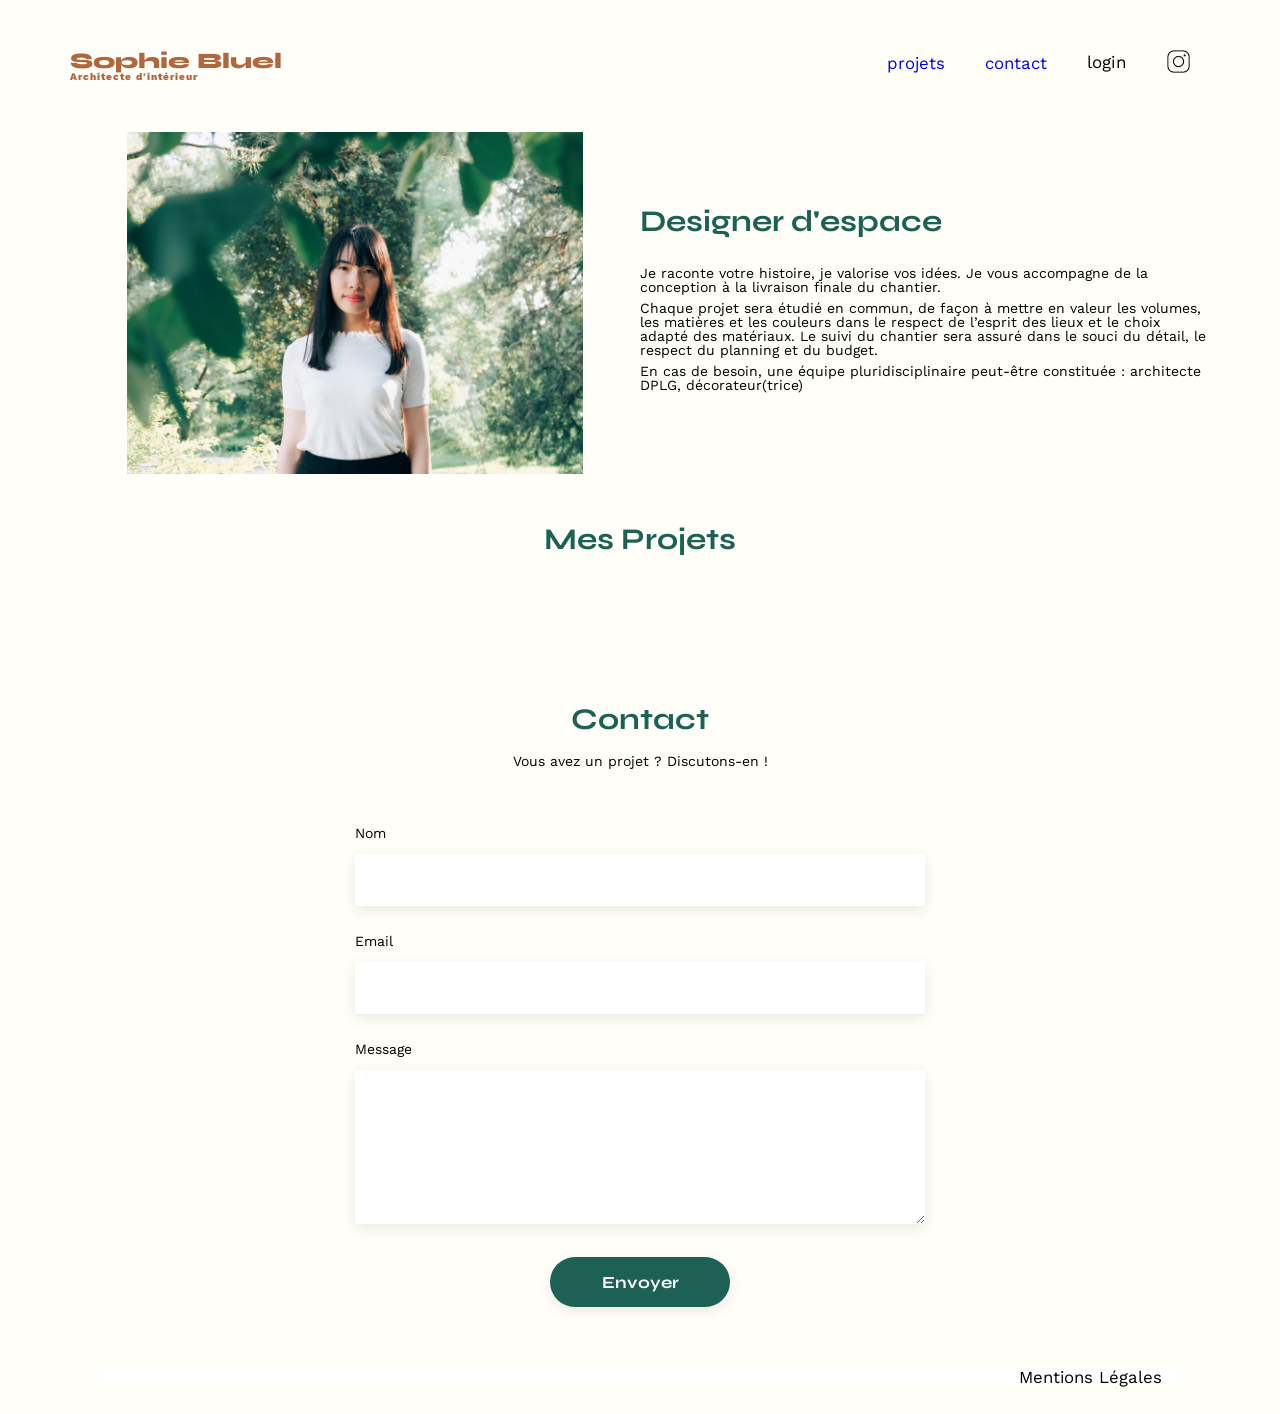
==== commit ea67df97: "fix: "ajout fermeture modal escape et correction accessibilite"" ====
--- a/FrontEnd/index.html
+++ b/FrontEnd/index.html
@@ -17,7 +17,10 @@
 
 <body>
 	<div class="mode-edition">
+		<div class="edition-modal">
+		<i class="fa-regular fa-pen-to-square"></i>
 		<p class="paragraphe">Mode édition</p>
+		</div>
 	</div>
 	<header>
 		<h1>Sophie Bluel <span>Architecte d'intérieur</span></h1>
@@ -25,18 +28,20 @@
 			<ul>
 				<li><a href="#portfolio"> projets </a></li>
 				<li><a href="#contact"> contact </a></li>
-				<a id="login-link" href="login.html">login</a>
-				<a href="https://www.instagram.com/" target="_blank">
-					<li><img src="./assets/icons/instagram.png" alt="Instagram">
+				<li><a id="login-link" href="login.html">login</a></li>
+				<li><a href="https://www.instagram.com/" target="_blank">
+					<img src="./assets/icons/instagram.png" alt="Instagram">
 				</a>
 				</li>
 			</ul>
 		</nav>
 	</header>
 	<main>
+		
 		<section id="introduction">
+			<h2 class="hidden-title">Introduction</h2>
 			<figure>
-				<img src="./assets/images/sophie-bluel.png" alt="">
+				<img src="./assets/images/sophie-bluel.png" alt="Portrait de Sophie Bluel">
 			</figure>
 			<article>
 				<h2>Designer d'espace</h2>
@@ -91,25 +96,30 @@
 		<div class="modal-content">
 			<button class="close-modal">&times;</button>
 			<div class="vue-gallery">
-			<h3> Galerie photo</h3>
-			<div class="modal-gallery"></div>
-			<hr>
-			<button class="add-photo">Ajouter une photo</button>
+				<h3> Galerie photo</h3>
+				<div class="modal-gallery"></div>
+				<hr>
+				<button class="add-photo">Ajouter une photo</button>
 			</div>
 			<div class="ajout-photo">
 				<button class="retour-modal">
-					 <i class="fa-solid fa-arrow-left"></i>
+					<i class="fa-solid fa-arrow-left"></i>
 				</button>
 				<h3>Ajout photo</h3>
 				<form>
-					<label for="image">Image</label>
-					<input type ="file" id="image">
+					<div class="upload-photo">
+						<i class="fa-regular fa-image"></i>
+						<label for="image">+ Ajouter photo</label>
+						<input type="file" id="image">
+						
+						<p>jpg, png : 4mo max</p>
+					</div>
 					<label for="title">Titre</label>
 					<input type="text" id="title">
 					<label for="category">Catégorie</label>
 					<select id="category"></select>
 					<hr>
-					<button type="submit">Valider</button>
+					<button class="btn-valider" type="submit">Valider</button>
 				</form>
 			</div>
 		</div>
--- a/FrontEnd/assets/style.css
+++ b/FrontEnd/assets/style.css
@@ -91,6 +91,7 @@
   font: inherit;
   vertical-align: baseline;
 }
+
 /* HTML5 display-role reset for older browsers */
 article,
 aside,
@@ -105,18 +106,24 @@
 section {
   display: block;
 }
+
 body {
   line-height: 1;
   background-color: #fffef8;
 }
+.hidden-title {
+  display: none;
+}
 ol,
 ul {
   list-style: none;
 }
+
 blockquote,
 q {
   quotes: none;
 }
+
 blockquote:before,
 blockquote:after,
 q:before,
@@ -124,10 +131,12 @@
   content: "";
   content: none;
 }
+
 table {
   border-collapse: collapse;
   border-spacing: 0;
 }
+
 /** end reset css**/
 body {
   max-width: 1140px;
@@ -135,6 +144,7 @@
   font-family: "Work Sans";
   font-size: 14px;
 }
+
 /*partit edition*/
 .mode-edition {
   display: none;
@@ -154,6 +164,7 @@
   justify-content: space-between;
   margin: 50px 0;
 }
+
 section {
   margin: 50px 0;
 }
@@ -179,30 +190,36 @@
   font-size: 30px;
   color: #1d6154;
 }
+
 nav ul {
   display: flex;
   align-items: center;
   list-style-type: none;
 }
+
 nav li {
-  padding: 0 30px;
+  padding: 0 20px;
   font-size: 1.2em;
   cursor: pointer;
 }
+
+nav li :hover {
+  color: #b1663c;
+}
+
 nav img {
   width: 23px;
 }
 
-/*li:hover {
-  color: #b1663c;
-}*/
 #introduction {
   display: flex;
   align-items: center;
 }
+
 #introduction figure {
   flex: 1;
 }
+
 #introduction img {
   display: block;
   margin: auto;
@@ -212,6 +229,7 @@
 #introduction article {
   flex: 1;
 }
+
 #introduction h2 {
   margin-bottom: 1em;
 }
@@ -219,10 +237,12 @@
 #introduction p {
   margin-bottom: 0.5em;
 }
+
 #portfolio h2 {
   text-align: center;
   margin-bottom: 1em;
 }
+
 /*icone et modifier*/
 .portfolio-title {
   display: flex;
@@ -230,13 +250,30 @@
   align-items: center;
   gap: 20px;
 }
+
 .modifier {
   display: none;
   align-items: center;
   padding-bottom: 27px;
   gap: 10px;
-}
+  cursor: pointer;
+}
+
+.modifier:hover {
+  color: #b1663c;
+}
+
 /*fin icone et modifier*/
+.edition-modal {
+  display: flex;
+  gap: 10px;
+  transition: transform 0.2s ease;
+  cursor: pointer;
+}
+
+.paragraphe:hover {
+  transform: scale(1.1);
+}
 
 /*****partie filtre*****/
 .filter {
@@ -245,6 +282,7 @@
   margin: 35px auto;
   width: 45%;
 }
+
 .filter button {
   background-color: #fffef8;
   border: 1px solid #1d6154;
@@ -253,11 +291,13 @@
   padding: 5px 10px;
   font-family: "Syne";
 }
+
 .filter button:hover {
   background-color: #1d6154;
   color: white;
   cursor: pointer;
 }
+
 /***fin partie filtre***/
 
 .gallery {
@@ -270,17 +310,24 @@
 
 .gallery img {
   width: 100%;
-}
+  height: 490px;
+  object-fit: cover;
+  display: block;
+}
+
 #contact {
   width: 50%;
   margin: auto;
 }
+
 #contact > * {
   text-align: center;
 }
+
 #contact h2 {
   margin-bottom: 20px;
 }
+
 #contact form {
   text-align: left;
   margin-top: 30px;
@@ -294,9 +341,11 @@
   border: none;
   box-shadow: 0px 4px 14px rgba(0, 0, 0, 0.09);
 }
+
 #contact label {
   margin: 2em 0 1em 0;
 }
+
 #contact textarea {
   border: none;
   box-shadow: 0px 4px 14px rgba(0, 0, 0, 0.09);
@@ -319,6 +368,7 @@
   margin: 2em;
   background-color: #ffff;
 }
+
 a {
   text-decoration: none;
 }
@@ -340,6 +390,7 @@
   justify-content: center;
   align-items: center;
 }
+
 .modal-content {
   background-color: #fff;
   position: relative;
@@ -350,6 +401,7 @@
   border-radius: 10px;
   box-sizing: border-box;
 }
+
 .modal-gallery {
   display: grid;
   grid-template-columns: repeat(5, 1fr);
@@ -361,6 +413,7 @@
 
 .modal-gallery img {
   width: 100%;
+  height: 102px;
   object-fit: cover;
   display: block;
 }
@@ -372,6 +425,7 @@
   font-weight: 400;
   padding-bottom: 50px;
 }
+
 .add-photo {
   display: block;
   margin: 80px auto 0 auto;
@@ -387,10 +441,12 @@
 
   cursor: pointer;
 }
+
 .modal-content hr {
   margin-top: 50px;
   width: 90%;
 }
+
 .close-modal {
   position: absolute;
   top: 20px;
@@ -401,12 +457,15 @@
   font-size: 25px;
   transition: transform 0.2s ease;
 }
+
 .close-modal:hover {
   transform: scale(1.2);
 }
+
 .modal-item {
   position: relative;
 }
+
 .modal-item i {
   position: absolute;
   top: 6px;
@@ -417,22 +476,151 @@
   border-radius: 3px;
   font-size: 10px;
 }
+
 #login-link {
   color: black;
   text-decoration: none;
-  padding: 0 10px;
-  font-size: 1.2em;
-  cursor: pointer;
-}
+
+  font-size: 17px;
+  cursor: pointer;
+}
+
+#login-link:hover {
+  color: #b1663c;
+}
+
 .ajout-photo {
   display: none;
   flex-direction: column;
   align-items: center;
-}
+  position: relative;
+}
+
+.retour-modal {
+  position: absolute;
+  left: -50px;
+  top: -10px;
+  border: none;
+  background-color: #fff;
+  font-size: 15px;
+  cursor: pointer;
+  transition: transform 0.2s ease;
+}
+
+.retour-modal:hover {
+  transform: scale(1.2);
+}
+
 .ajout-photo form {
   display: flex;
   flex-direction: column;
   gap: 20px;
+}
+
+/*fin modal*/
+
+/*modal ajout photo*/
+
+.ajout-photo {
+  display: none;
+  flex-direction: column;
+  align-items: center;
+  position: relative;
+}
+
+.retour-modal {
+  position: absolute;
+  left: -50px;
+  top: -10px;
+  border: none;
+  background-color: #fff;
+  font-size: 15px;
+  cursor: pointer;
+  transition: transform 0.2s ease;
+}
+
+.retour-modal:hover {
+  transform: scale(1.2);
+}
+
+.ajout-photo form {
+  display: flex;
+  flex-direction: column;
+  gap: 20px;
+}
+
+.upload-photo {
+  width: 100%;
+  height: 170px;
+  background-color: #e8f1f6;
+  border-radius: 3px;
+
+  display: flex;
+  flex-direction: column;
+  gap: 20px;
+  padding-top: 20px;
+  align-items: center;
+
+  position: relative;
+  overflow: hidden;
+}
+
+.upload-photo input {
+  display: none;
+}
+
+.upload-photo label {
+  background-color: #cbd6dc;
+  color: #306685;
+  padding: 10px 30px;
+  border-radius: 50px;
+  cursor: pointer;
+  font-weight: 500;
+}
+
+.upload-photo i {
+  font-size: 60px;
+  color: #b9c5cc;
+}
+
+.upload-photo p {
+  font-size: 10px;
+  color: #444444;
+}
+
+.preview-photo {
+  display: none;
+  width: 130px;
+  height: 100%;
+  object-fit: cover;
+}
+
+.ajout-photo form {
+  width: 100%;
+  max-width: 420px;
+}
+
+.ajout-photo input[type="text"],
+.ajout-photo select {
+  height: 40px;
+  width: 100%;
+  box-sizing: border-box;
+}
+
+.btn-valider {
+  display: block;
+  margin: 80px auto 0 auto;
+  font-family: "Syne", sans-serif;
+  background-color: #a7a7a7;
+  color: white;
+  font-size: 14px;
+  border: none;
+  border-radius: 60px;
+
+  width: 237px;
+  height: 36px;
+
+  cursor: pointer;
 }
 
 @media (max-width: 600px) {
